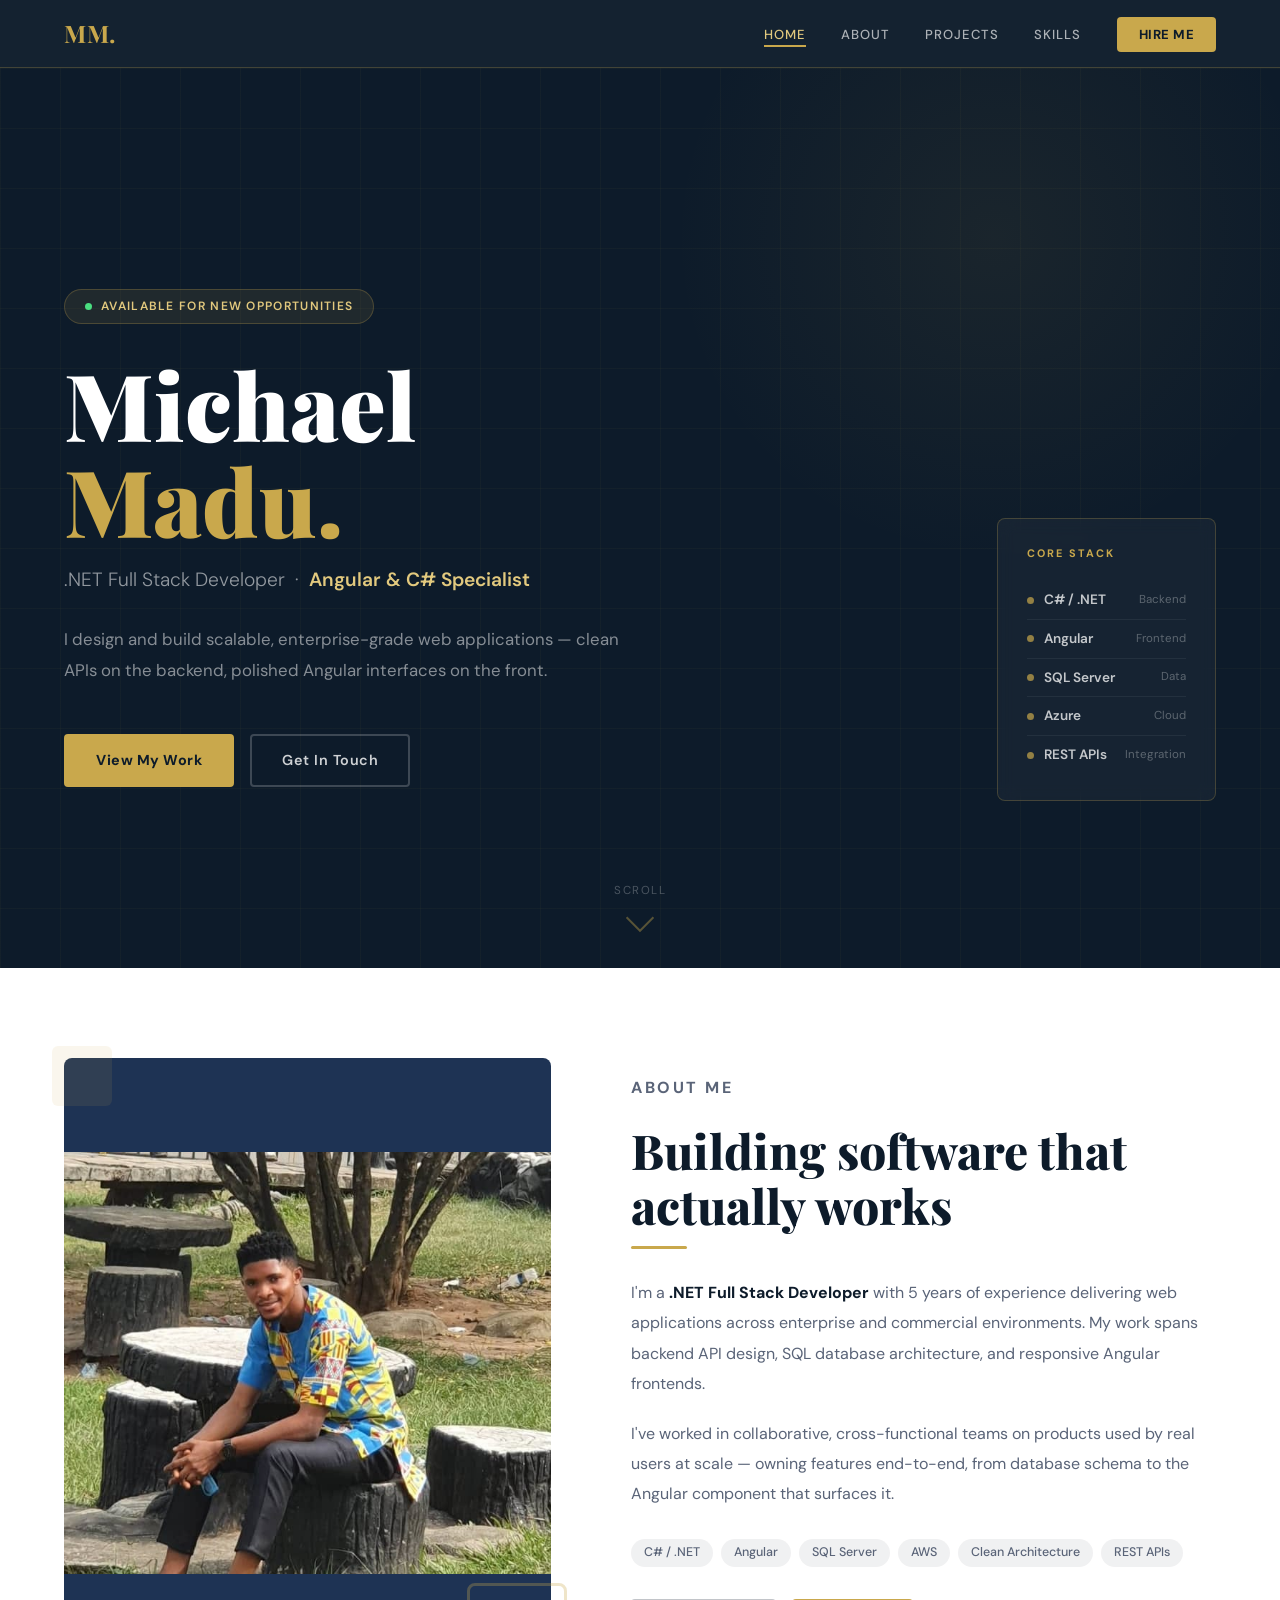
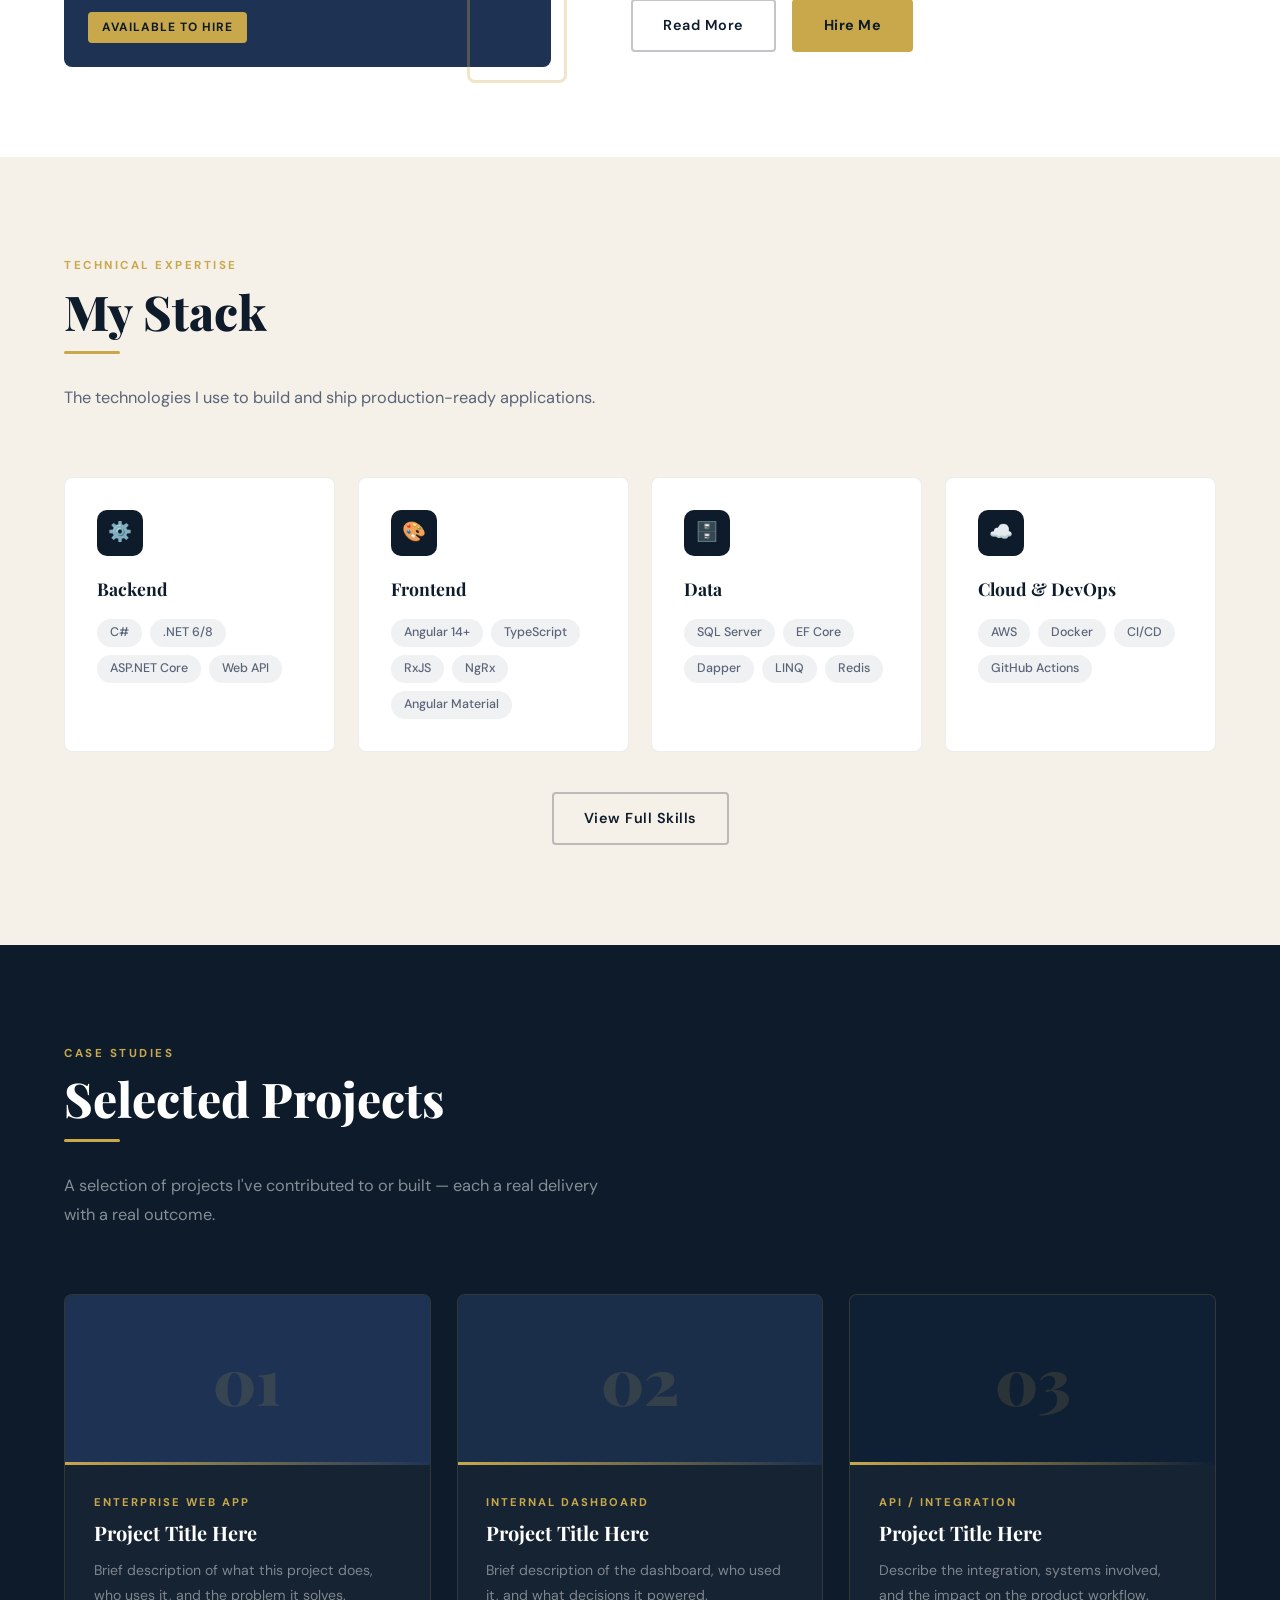
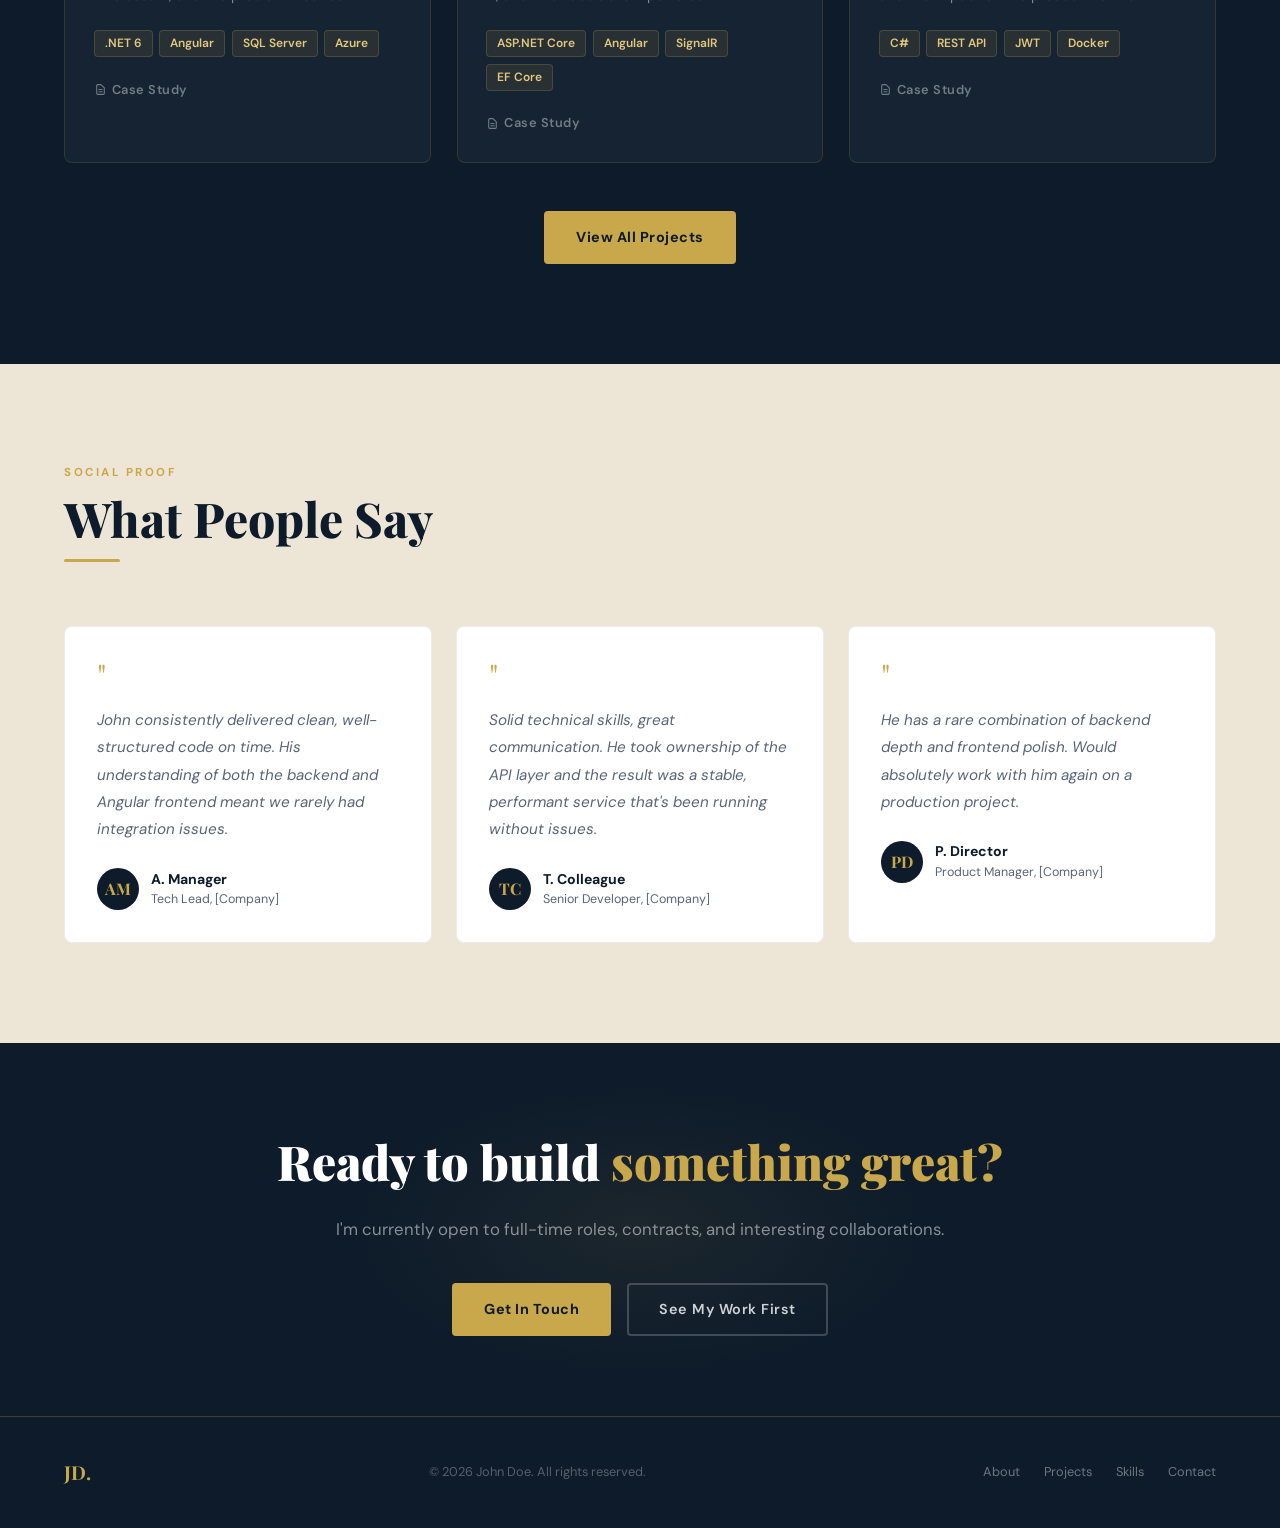
==== index.html @ 67fdcf65 "first commit" ====
<!DOCTYPE html>
<html lang="en">
<head>
  <meta charset="UTF-8"/>
  <meta name="viewport" content="width=device-width, initial-scale=1.0"/>
  <title>Michael Madu — .NET Full Stack Developer</title>
  <link rel="stylesheet" href="css/style.css"/>
  <style>
    #hero {
      min-height: 100vh; background: var(--navy);
      display: flex; align-items: center;
      position: relative; overflow: hidden;
      padding: 120px 5% 80px;
    }
    .hero-bg-grid {
      position: absolute; inset: 0;
      background-image: linear-gradient(rgba(201,168,76,0.04) 1px,transparent 1px),linear-gradient(90deg,rgba(201,168,76,0.04) 1px,transparent 1px);
      background-size: 60px 60px; pointer-events: none;
    }
    .hero-bg-glow {
      position: absolute; top: -20%; right: -5%;
      width: 700px; height: 700px;
      background: radial-gradient(circle,rgba(201,168,76,0.07) 0%,transparent 65%);
      border-radius: 50%; pointer-events: none;
    }
    .hero-content { position: relative; z-index: 1; max-width: 760px; }
    .hero-badge {
      display: inline-flex; align-items: center; gap: 9px;
      background: rgba(201,168,76,0.1); border: 1px solid var(--border);
      border-radius: 100px; padding: 7px 20px;
      font-size: 0.75rem; font-weight: 600; color: var(--gold-light);
      letter-spacing: 1.3px; text-transform: uppercase; margin-bottom: 2rem;
    }
    .hero-badge .dot { width:7px;height:7px;background:#4ade80;border-radius:50%;animation:pulse 2s infinite; }
    .hero-name {
      font-family: 'Playfair Display', serif;
      font-size: clamp(3.2rem,7.5vw,5.8rem);
      font-weight: 900; line-height: 1.04;
      color: var(--white); margin-bottom: 1rem;
    }
    .hero-name span { color: var(--gold); }
    .hero-role { font-size: clamp(1rem,2.5vw,1.2rem); font-weight:300; color:rgba(255,255,255,0.55); margin-bottom:1.8rem; }
    .hero-role strong { color:var(--gold-light); font-weight:600; }
    .hero-desc { font-size:1.05rem;line-height:1.85;color:rgba(255,255,255,0.5);max-width:560px;margin-bottom:3rem; }
    .hero-actions { display:flex;gap:1rem;flex-wrap:wrap; }
    .hero-stack-card { position:absolute;right:5%;top:50%;transform:translateY(-50%);z-index:1;background:rgba(255,255,255,0.04);border:1px solid var(--border);border-radius:var(--radius);padding:1.6rem 1.8rem;backdrop-filter:blur(8px);min-width:200px; }
    .hero-stack-card .sc-label { font-size:0.68rem;font-weight:700;letter-spacing:2px;text-transform:uppercase;color:var(--gold);margin-bottom:1.2rem; }
    .hero-stack-item { display:flex;align-items:center;gap:10px;padding:8px 0;border-bottom:1px solid rgba(255,255,255,0.06); }
    .hero-stack-item:last-child { border-bottom:none; }
    .sc-dot { width:7px;height:7px;border-radius:50%;background:var(--gold);opacity:0.7;flex-shrink:0; }
    .sc-name { font-size:0.85rem;font-weight:600;color:rgba(255,255,255,0.75); }
    .sc-sub { font-size:0.72rem;color:rgba(255,255,255,0.3);margin-left:auto;padding-left:8px; }
    .scroll-hint {
      position:absolute;bottom:2.5rem;left:50%;transform:translateX(-50%);
      display:flex;flex-direction:column;align-items:center;gap:8px;
      color:rgba(255,255,255,0.25);font-size:0.72rem;letter-spacing:1.5px;text-transform:uppercase;
      animation:fadeIn 1s 1s ease both;
    }
    .scroll-arrow { width:20px;height:20px;border-right:2px solid rgba(201,168,76,0.4);border-bottom:2px solid rgba(201,168,76,0.4);transform:rotate(45deg);animation:bounceDown 1.5s infinite; }
    @keyframes bounceDown { 0%,100%{transform:rotate(45deg) translateY(0)} 50%{transform:rotate(45deg) translateY(5px)} }
    #about-strip { background:var(--white);padding:90px 5%; }
    .about-grid { display:grid;grid-template-columns:1fr 1.2fr;gap:5rem;align-items:center; }
    .about-img { width:100%;aspect-ratio:4/5;background:var(--navy-light);border-radius:var(--radius);display:flex;align-items:center;justify-content:center;position:relative;overflow:hidden; }
    .about-img-initials { font-family:'Playfair Display',serif;font-size:6rem;font-weight:900;color:rgba(201,168,76,0.3); }
    .about-img-label { position:absolute;bottom:1.5rem;left:1.5rem;background:var(--gold);color:var(--navy);font-size:0.75rem;font-weight:700;letter-spacing:1px;text-transform:uppercase;padding:6px 14px;border-radius:4px; }
    .about-corner { position:absolute;bottom:-16px;right:-16px;width:100px;height:100px;border:3px solid rgba(201,168,76,0.3);border-radius:var(--radius);pointer-events:none; }
    .about-corner2 { position:absolute;top:-12px;left:-12px;width:60px;height:60px;background:rgba(201,168,76,0.1);border-radius:6px;pointer-events:none; }
    .about-text p { font-size:1rem;line-height:1.9;color:var(--text-muted);margin-bottom:1.2rem; }
    .about-text p strong { color:var(--navy); }
    .about-pills { display:flex;flex-wrap:wrap;gap:0.5rem;margin-top:1.8rem; }
    .about-actions { margin-top:2rem;display:flex;gap:1rem;flex-wrap:wrap; }
    #skills-strip { background:var(--cream); }
    .skills-grid { display:grid;grid-template-columns:repeat(auto-fit,minmax(270px,1fr));gap:1.4rem; }
    .skill-card { padding:2rem; }
    .skill-icon { width:46px;height:46px;background:var(--navy);border-radius:10px;display:flex;align-items:center;justify-content:center;font-size:1.2rem;margin-bottom:1.2rem; }
    .skill-card h3 { font-family:'Playfair Display',serif;font-size:1.1rem;font-weight:700;color:var(--navy);margin-bottom:1rem; }
    .tag-group { display:flex;flex-wrap:wrap;gap:0.5rem; }
    .skill-card:hover .tag { background:var(--gold-pale);color:#7a5e1a; }
    #projects-strip { background:var(--navy); }
    .projects-grid { display:grid;grid-template-columns:repeat(auto-fit,minmax(320px,1fr));gap:1.6rem;margin-bottom:3rem; }
    .project-card { overflow:hidden; }
    .project-thumb { height:170px;background:var(--navy-light);display:flex;align-items:center;justify-content:center;position:relative;overflow:hidden; }
    .project-thumb-num { font-family:'Playfair Display',serif;font-size:4rem;font-weight:900;color:rgba(201,168,76,0.15); }
    .project-thumb-bar { position:absolute;bottom:0;left:0;right:0;height:3px;background:linear-gradient(90deg,var(--gold),transparent); }
    .project-body { padding:1.8rem; }
    .project-type { font-size:0.7rem;font-weight:700;letter-spacing:2px;text-transform:uppercase;color:var(--gold);margin-bottom:0.5rem; }
    .project-title { font-family:'Playfair Display',serif;font-size:1.25rem;font-weight:700;color:var(--white);margin-bottom:0.8rem;line-height:1.3; }
    .project-desc { font-size:0.88rem;line-height:1.75;color:rgba(255,255,255,0.45);margin-bottom:1.4rem; }
    .project-stack { display:flex;flex-wrap:wrap;gap:0.4rem;margin-bottom:1.4rem; }
    .project-links { display:flex;gap:1.2rem; }
    .project-link { font-size:0.8rem;font-weight:600;color:rgba(255,255,255,0.4);display:flex;align-items:center;gap:5px;transition:color 0.2s;letter-spacing:0.5px; }
    .project-link:hover { color:var(--gold-light); }
    .project-link svg { width:13px;height:13px; }
    .projects-cta { text-align:center; }
    #testimonials { background:var(--cream-dark); }
    .testimonials-grid { display:grid;grid-template-columns:repeat(auto-fit,minmax(300px,1fr));gap:1.5rem; }
    .testimonial-card { padding:2rem; }
    .testimonial-quote { font-size:2rem;color:var(--gold);font-family:'Playfair Display',serif;margin-bottom:1rem;line-height:1; }
    .testimonial-text { font-size:0.95rem;line-height:1.8;color:var(--text-muted);font-style:italic;margin-bottom:1.5rem; }
    .testimonial-author { display:flex;align-items:center;gap:12px; }
    .author-avatar { width:42px;height:42px;background:var(--navy);border-radius:50%;display:flex;align-items:center;justify-content:center;font-family:'Playfair Display',serif;font-size:1rem;font-weight:700;color:var(--gold); }
    .author-name { font-weight:700;font-size:0.88rem;color:var(--navy); }
    .author-role { font-size:0.78rem;color:var(--text-muted); }
    #cta-band { background:var(--navy);padding:80px 5%;text-align:center;position:relative;overflow:hidden; }
    #cta-band::before { content:'';position:absolute;top:50%;left:50%;transform:translate(-50%,-50%);width:600px;height:300px;background:radial-gradient(ellipse,rgba(201,168,76,0.08) 0%,transparent 70%);pointer-events:none; }
    #cta-band h2 { font-family:'Playfair Display',serif;font-size:clamp(2rem,4vw,3rem);font-weight:900;color:var(--white);margin-bottom:1rem;position:relative; }
    #cta-band h2 span { color:var(--gold); }
    #cta-band p { color:rgba(255,255,255,0.5);font-size:1.05rem;margin-bottom:2.5rem;position:relative; }
    #cta-band .actions { display:flex;gap:1rem;justify-content:center;flex-wrap:wrap;position:relative; }
    @media(max-width:900px){ .about-grid{grid-template-columns:1fr;gap:3rem;} .hero-stack-card{display:none;} }
  </style>
</head>
<body>
<nav>
  <a href="index.html" class="nav-logo">MM.</a>
  <ul class="nav-links">
    <li><a href="index.html" class="active">Home</a></li>
    <li><a href="about.html">About</a></li>
    <li><a href="projects.html">Projects</a></li>
    <li><a href="skills.html">Skills</a></li>
    <li><a href="contact.html" class="nav-cta">Hire Me</a></li>
  </ul>
  <div class="hamburger"><span></span><span></span><span></span></div>
</nav>
<div class="mobile-menu">
  <a href="index.html">Home</a><a href="about.html">About</a>
  <a href="projects.html">Projects</a><a href="skills.html">Skills</a>
  <a href="contact.html">Contact / Hire Me</a>
</div>
<div class="page-wrap">
  <section id="hero">
    <div class="hero-bg-grid"></div><div class="hero-bg-glow"></div>
    <div class="hero-content">
      <div class="hero-badge fade-up"><span class="dot"></span>Available for new opportunities</div>
      <h1 class="hero-name fade-up-1">Michael<br/><span>Madu.</span></h1>
      <p class="hero-role fade-up-2">.NET Full Stack Developer &nbsp;&middot;&nbsp; <strong>Angular &amp; C# Specialist</strong></p>
      <p class="hero-desc fade-up-3">I design and build scalable, enterprise-grade web applications — clean APIs on the backend, polished Angular interfaces on the front.</p>
      <div class="hero-actions fade-up-4">
        <a href="projects.html" class="btn-primary">View My Work</a>
        <a href="contact.html" class="btn-outline">Get In Touch</a>
      </div>
    </div>
    <div class="hero-stack-card fade-up-4">
      <div class="sc-label">Core Stack</div>
      <div class="hero-stack-item"><span class="sc-dot"></span><span class="sc-name">C# / .NET</span><span class="sc-sub">Backend</span></div>
      <div class="hero-stack-item"><span class="sc-dot"></span><span class="sc-name">Angular</span><span class="sc-sub">Frontend</span></div>
      <div class="hero-stack-item"><span class="sc-dot"></span><span class="sc-name">SQL Server</span><span class="sc-sub">Data</span></div>
      <div class="hero-stack-item"><span class="sc-dot"></span><span class="sc-name">Azure</span><span class="sc-sub">Cloud</span></div>
      <div class="hero-stack-item"><span class="sc-dot"></span><span class="sc-name">REST APIs</span><span class="sc-sub">Integration</span></div>
    </div>
    <div class="scroll-hint"><span>Scroll</span><div class="scroll-arrow"></div></div>
  </section>
  <section id="about-strip">
    <div class="about-grid">
      <div style="position:relative;">
        <div class="about-img scroll-reveal">
          <div class="about-img-initials"><img src="./{css,js,pages}/images/portfolio-dp1.jpeg" alt="" srcset=""></div>
          <div class="about-img-label">Available to hire</div>
        </div>
        <div class="about-corner"></div><div class="about-corner2"></div>
      </div>
      <div class="about-text scroll-reveal">
        <p class="section-label">About Me</p>
        <h2 class="section-title">Building software that actually works</h2>
        <div class="gold-divider"></div>
        <p>I'm a <strong>.NET Full Stack Developer</strong> with 5 years of experience delivering web applications across enterprise and commercial environments. My work spans backend API design, SQL database architecture, and responsive Angular frontends.</p>
        <p><!-- TODO: Replace with your real story --> I've worked in collaborative, cross-functional teams on products used by real users at scale — owning features end-to-end, from database schema to the Angular component that surfaces it.</p>
        <div class="about-pills">
          <span class="tag">C# / .NET</span><span class="tag">Angular</span><span class="tag">SQL Server</span>
          <span class="tag">AWS</span><span class="tag">Clean Architecture</span><span class="tag">REST APIs</span>
        </div>
        <div class="about-actions">
          <a href="about.html" class="btn-outline dark">Read More</a>
          <a href="contact.html" class="btn-primary">Hire Me</a>
        </div>
      </div>
    </div>
  </section>
  <section id="skills-strip">
    <div class="section-header scroll-reveal">
      <p class="section-label">Technical Expertise</p>
      <h2 class="section-title">My Stack</h2>
      <div class="gold-divider"></div>
      <p class="section-subtitle">The technologies I use to build and ship production-ready applications.</p>
    </div>
    <div class="skills-grid">
      <div class="skill-card card scroll-reveal"><div class="skill-icon">⚙️</div><h3>Backend</h3><div class="tag-group"><span class="tag">C#</span><span class="tag">.NET 6/8</span><span class="tag">ASP.NET Core</span><span class="tag">Web API</span></div></div>
      <div class="skill-card card scroll-reveal"><div class="skill-icon">🎨</div><h3>Frontend</h3><div class="tag-group"><span class="tag">Angular 14+</span><span class="tag">TypeScript</span><span class="tag">RxJS</span><span class="tag">NgRx</span><span class="tag">Angular Material</span></div></div>
      <div class="skill-card card scroll-reveal"><div class="skill-icon">🗄️</div><h3>Data</h3><div class="tag-group"><span class="tag">SQL Server</span><span class="tag">EF Core</span><span class="tag">Dapper</span><span class="tag">LINQ</span><span class="tag">Redis</span></div></div>
      <div class="skill-card card scroll-reveal"><div class="skill-icon">☁️</div><h3>Cloud &amp; DevOps</h3><div class="tag-group"><span class="tag">AWS</span><span class="tag">Docker</span><span class="tag">CI/CD</span><span class="tag">GitHub Actions</span></div></div>
    </div>
    <div style="text-align:center;margin-top:2.5rem;" class="scroll-reveal"><a href="skills.html" class="btn-outline dark">View Full Skills</a></div>
  </section>
  <section id="projects-strip">
    <div class="section-header scroll-reveal">
      <p class="section-label">Case Studies</p>
      <h2 class="section-title light">Selected Projects</h2>
      <div class="gold-divider"></div>
      <p class="section-subtitle light">A selection of projects I've contributed to or built — each a real delivery with a real outcome.</p>
    </div>
    <div class="projects-grid">
      <div class="project-card card-dark scroll-reveal">
        <div class="project-thumb"><div class="project-thumb-num">01</div><div class="project-thumb-bar"></div></div>
        <div class="project-body">
          <p class="project-type">Enterprise Web App</p>
          <h3 class="project-title">Project Title Here</h3><!-- TODO -->
          <p class="project-desc">Brief description of what this project does, who uses it, and the problem it solves.</p><!-- TODO -->
          <div class="project-stack"><span class="tag-gold light">.NET 6</span><span class="tag-gold light">Angular</span><span class="tag-gold light">SQL Server</span><span class="tag-gold light">Azure</span></div>
          <div class="project-links"><a href="pages/project-detail.html?id=1" class="project-link"><svg fill="none" stroke="currentColor" viewBox="0 0 24 24"><path stroke-linecap="round" stroke-linejoin="round" stroke-width="2" d="M9 12h6m-6 4h6m2 5H7a2 2 0 01-2-2V5a2 2 0 012-2h5.586a1 1 0 01.707.293l5.414 5.414a1 1 0 01.293.707V19a2 2 0 01-2 2z"/></svg>Case Study</a></div>
        </div>
      </div>
      <div class="project-card card-dark scroll-reveal">
        <div class="project-thumb" style="background:#1a2e4a;"><div class="project-thumb-num">02</div><div class="project-thumb-bar"></div></div>
        <div class="project-body">
          <p class="project-type">Internal Dashboard</p>
          <h3 class="project-title">Project Title Here</h3><!-- TODO -->
          <p class="project-desc">Brief description of the dashboard, who used it, and what decisions it powered.</p><!-- TODO -->
          <div class="project-stack"><span class="tag-gold light">ASP.NET Core</span><span class="tag-gold light">Angular</span><span class="tag-gold light">SignalR</span><span class="tag-gold light">EF Core</span></div>
          <div class="project-links"><a href="pages/project-detail.html?id=2" class="project-link"><svg fill="none" stroke="currentColor" viewBox="0 0 24 24"><path stroke-linecap="round" stroke-linejoin="round" stroke-width="2" d="M9 12h6m-6 4h6m2 5H7a2 2 0 01-2-2V5a2 2 0 012-2h5.586a1 1 0 01.707.293l5.414 5.414a1 1 0 01.293.707V19a2 2 0 01-2 2z"/></svg>Case Study</a></div>
        </div>
      </div>
      <div class="project-card card-dark scroll-reveal">
        <div class="project-thumb" style="background:#0f2035;"><div class="project-thumb-num">03</div><div class="project-thumb-bar"></div></div>
        <div class="project-body">
          <p class="project-type">API / Integration</p>
          <h3 class="project-title">Project Title Here</h3><!-- TODO -->
          <p class="project-desc">Describe the integration, systems involved, and the impact on the product workflow.</p><!-- TODO -->
          <div class="project-stack"><span class="tag-gold light">C#</span><span class="tag-gold light">REST API</span><span class="tag-gold light">JWT</span><span class="tag-gold light">Docker</span></div>
          <div class="project-links"><a href="pages/project-detail.html?id=3" class="project-link"><svg fill="none" stroke="currentColor" viewBox="0 0 24 24"><path stroke-linecap="round" stroke-linejoin="round" stroke-width="2" d="M9 12h6m-6 4h6m2 5H7a2 2 0 01-2-2V5a2 2 0 012-2h5.586a1 1 0 01.707.293l5.414 5.414a1 1 0 01.293.707V19a2 2 0 01-2 2z"/></svg>Case Study</a></div>
        </div>
      </div>
    </div>
    <div class="projects-cta scroll-reveal"><a href="projects.html" class="btn-primary">View All Projects</a></div>
  </section>
  <section id="testimonials">
    <div class="section-header scroll-reveal">
      <p class="section-label">Social Proof</p>
      <h2 class="section-title">What People Say</h2>
      <div class="gold-divider"></div>
    </div>
    <div class="testimonials-grid">
      <div class="testimonial-card card scroll-reveal">
        <div class="testimonial-quote">"</div>
        <p class="testimonial-text"><!-- TODO: Real testimonial --> John consistently delivered clean, well-structured code on time. His understanding of both the backend and Angular frontend meant we rarely had integration issues.</p>
        <div class="testimonial-author"><div class="author-avatar">AM</div><div><div class="author-name">A. Manager</div><div class="author-role">Tech Lead, [Company]</div></div></div><!-- TODO -->
      </div>
      <div class="testimonial-card card scroll-reveal">
        <div class="testimonial-quote">"</div>
        <p class="testimonial-text"><!-- TODO: Real testimonial --> Solid technical skills, great communication. He took ownership of the API layer and the result was a stable, performant service that's been running without issues.</p>
        <div class="testimonial-author"><div class="author-avatar">TC</div><div><div class="author-name">T. Colleague</div><div class="author-role">Senior Developer, [Company]</div></div></div><!-- TODO -->
      </div>
      <div class="testimonial-card card scroll-reveal">
        <div class="testimonial-quote">"</div>
        <p class="testimonial-text"><!-- TODO: Real testimonial --> He has a rare combination of backend depth and frontend polish. Would absolutely work with him again on a production project.</p>
        <div class="testimonial-author"><div class="author-avatar">PD</div><div><div class="author-name">P. Director</div><div class="author-role">Product Manager, [Company]</div></div></div><!-- TODO -->
      </div>
    </div>
  </section>
  <section id="cta-band">
    <h2>Ready to build <span>something great?</span></h2>
    <p>I'm currently open to full-time roles, contracts, and interesting collaborations.</p>
    <div class="actions"><a href="contact.html" class="btn-primary">Get In Touch</a><a href="projects.html" class="btn-outline">See My Work First</a></div>
  </section>
  <footer>
    <div class="footer-logo">JD.</div>
    <p class="footer-copy">© 2026 John Doe. All rights reserved.</p>
    <div class="footer-links"><a href="about.html">About</a><a href="projects.html">Projects</a><a href="skills.html">Skills</a><a href="contact.html">Contact</a></div>
  </footer>
</div>
<script src="js/main.js"></script>
</body>
</html>
---- css/style.css ----
/* ============================================================
   PORTFOLIO — SHARED STYLESHEET
   .NET Full Stack Developer | Angular Specialist
   ============================================================ */

@import url('https://fonts.googleapis.com/css2?family=Playfair+Display:wght@400;700;900&family=DM+Sans:ital,wght@0,300;0,400;0,500;0,600;1,300&display=swap');

/* ── CSS VARIABLES ── */
:root {
  --navy:        #0d1b2a;
  --navy-mid:    #152338;
  --navy-light:  #1e3354;
  --navy-hover:  #243d66;
  --gold:        #c9a84c;
  --gold-light:  #e2c97e;
  --gold-pale:   rgba(201,168,76,0.12);
  --cream:       #f5f0e8;
  --cream-dark:  #ede6d6;
  --white:       #ffffff;
  --text-main:   #1a1a2e;
  --text-muted:  #5a6478;
  --border:      rgba(201,168,76,0.25);
  --border-light:rgba(13,27,42,0.08);
  --shadow:      0 8px 40px rgba(13,27,42,0.12);
  --shadow-lg:   0 20px 60px rgba(13,27,42,0.18);
  --radius:      8px;
  --radius-sm:   4px;
}

/* ── RESET ── */
*, *::before, *::after { box-sizing: border-box; margin: 0; padding: 0; }
html { scroll-behavior: smooth; font-size: 16px; }
body {
  font-family: 'DM Sans', sans-serif;
  background: var(--cream);
  color: var(--text-main);
  overflow-x: hidden;
  line-height: 1.6;
}
img { max-width: 100%; display: block; }
a { text-decoration: none; color: inherit; }
ul { list-style: none; }

/* ── NAVIGATION ── */
nav {
  position: fixed; top: 0; left: 0; right: 0; z-index: 200;
  background: rgba(13,27,42,0.97);
  backdrop-filter: blur(12px);
  border-bottom: 1px solid var(--border);
  height: 68px;
  display: flex; align-items: center;
  padding: 0 5%;
  justify-content: space-between;
}
.nav-logo {
  font-family: 'Playfair Display', serif;
  font-size: 1.5rem; font-weight: 700;
  color: var(--gold);
  letter-spacing: 0.5px;
}
.nav-links {
  display: flex; gap: 2.2rem; align-items: center;
}
.nav-links a {
  color: rgba(255,255,255,0.65);
  font-size: 0.82rem; font-weight: 500;
  letter-spacing: 1px; text-transform: uppercase;
  transition: color 0.2s;
  position: relative;
}
.nav-links a::after {
  content: '';
  position: absolute; bottom: -4px; left: 0; right: 0;
  height: 2px; background: var(--gold);
  transform: scaleX(0);
  transition: transform 0.2s;
  transform-origin: left;
}
.nav-links a:hover,
.nav-links a.active { color: var(--gold-light); }
.nav-links a:hover::after,
.nav-links a.active::after { transform: scaleX(1); }
.nav-cta {
  background: var(--gold);
  color: var(--navy) !important;
  padding: 9px 22px;
  border-radius: var(--radius-sm);
  font-weight: 700 !important;
  font-size: 0.82rem !important;
  letter-spacing: 0.5px !important;
  transition: background 0.2s, transform 0.2s !important;
}
.nav-cta::after { display: none !important; }
.nav-cta:hover {
  background: var(--gold-light) !important;
  color: var(--navy) !important;
  transform: translateY(-1px);
}
.hamburger {
  display: none;
  flex-direction: column; gap: 5px;
  cursor: pointer; padding: 4px;
}
.hamburger span {
  display: block; width: 24px; height: 2px;
  background: var(--gold);
  transition: all 0.3s;
}
.mobile-menu {
  display: none;
  position: fixed; top: 68px; left: 0; right: 0;
  background: var(--navy-mid);
  border-bottom: 1px solid var(--border);
  padding: 1.5rem 5%;
  flex-direction: column; gap: 1.2rem;
  z-index: 199;
}
.mobile-menu a {
  color: rgba(255,255,255,0.7);
  font-size: 0.95rem; font-weight: 500;
  padding: 0.5rem 0;
  border-bottom: 1px solid rgba(255,255,255,0.05);
  transition: color 0.2s;
}
.mobile-menu a:hover { color: var(--gold-light); }
.mobile-menu.open { display: flex; }

/* ── PAGE WRAPPER ── */
.page-wrap { padding-top: 68px; }

/* ── SECTION BASE ── */
section { padding: 100px 5%; }
.section-label {
  font-size: 0.72rem; font-weight: 700;
  letter-spacing: 2.5px; text-transform: uppercase;
  color: var(--gold); margin-bottom: 0.5rem;
}
.section-title {
  font-family: 'Playfair Display', serif;
  font-size: clamp(2rem, 4vw, 3rem);
  font-weight: 800; line-height: 1.15;
  color: var(--navy); margin-bottom: 0.8rem;
}
.section-title.light { color: var(--white); }
.section-subtitle {
  font-size: 1.02rem; line-height: 1.8;
  color: var(--text-muted); max-width: 560px;
}
.section-subtitle.light { color: rgba(255,255,255,0.5); }
.section-header { margin-bottom: 4rem; }
.gold-divider {
  width: 56px; height: 3px;
  background: var(--gold);
  border-radius: 2px;
  margin: 0.8rem 0 1.8rem;
}

/* ── BUTTONS ── */
.btn-primary {
  display: inline-block;
  background: var(--gold); color: var(--navy);
  padding: 13px 30px; border-radius: var(--radius-sm);
  font-weight: 700; font-size: 0.9rem; letter-spacing: 0.5px;
  border: 2px solid var(--gold);
  transition: background 0.2s, transform 0.2s, box-shadow 0.2s;
  cursor: pointer; font-family: 'DM Sans', sans-serif;
}
.btn-primary:hover {
  background: var(--gold-light); border-color: var(--gold-light);
  transform: translateY(-2px);
  box-shadow: 0 8px 24px rgba(201,168,76,0.3);
}
.btn-outline {
  display: inline-block;
  background: transparent; color: rgba(255,255,255,0.8);
  padding: 13px 30px; border-radius: var(--radius-sm);
  font-weight: 600; font-size: 0.9rem; letter-spacing: 0.5px;
  border: 2px solid rgba(255,255,255,0.2);
  transition: border-color 0.2s, color 0.2s, transform 0.2s;
  cursor: pointer; font-family: 'DM Sans', sans-serif;
}
.btn-outline:hover {
  border-color: var(--gold); color: var(--gold-light);
  transform: translateY(-2px);
}
.btn-outline.dark {
  color: var(--navy); border-color: rgba(13,27,42,0.25);
}
.btn-outline.dark:hover {
  border-color: var(--gold); color: #8a6a20;
}

/* ── CARDS ── */
.card {
  background: var(--white);
  border: 1px solid var(--border-light);
  border-radius: var(--radius);
  transition: transform 0.25s, box-shadow 0.25s, border-color 0.25s;
}
.card:hover {
  transform: translateY(-5px);
  box-shadow: var(--shadow);
  border-color: var(--border);
}
.card-dark {
  background: rgba(255,255,255,0.04);
  border: 1px solid rgba(201,168,76,0.15);
  border-radius: var(--radius);
  transition: transform 0.25s, box-shadow 0.25s, border-color 0.25s;
}
.card-dark:hover {
  transform: translateY(-5px);
  box-shadow: 0 20px 50px rgba(0,0,0,0.3);
  border-color: rgba(201,168,76,0.4);
}

/* ── SKILL TAGS ── */
.tag {
  display: inline-block;
  background: rgba(13,27,42,0.06);
  color: var(--text-muted);
  border-radius: 100px;
  padding: 4px 13px;
  font-size: 0.78rem; font-weight: 500;
  transition: background 0.2s, color 0.2s;
}
.tag-gold {
  background: rgba(201,168,76,0.12);
  border: 1px solid rgba(201,168,76,0.25);
  color: #8a6a20;
  border-radius: var(--radius-sm);
  padding: 3px 10px;
  font-size: 0.75rem; font-weight: 600;
  display: inline-block;
}
.tag-gold.light {
  color: var(--gold-light);
  background: rgba(201,168,76,0.1);
  border-color: rgba(201,168,76,0.2);
}

/* ── FOOTER ── */
footer {
  background: var(--navy);
  border-top: 1px solid var(--border);
  padding: 2.5rem 5%;
  display: flex; align-items: center;
  justify-content: space-between; flex-wrap: wrap; gap: 1rem;
}
.footer-logo {
  font-family: 'Playfair Display', serif;
  font-size: 1.2rem; font-weight: 700; color: var(--gold);
}
.footer-copy { font-size: 0.8rem; color: rgba(255,255,255,0.3); }
.footer-links { display: flex; gap: 1.5rem; }
.footer-links a {
  font-size: 0.8rem; color: rgba(255,255,255,0.4);
  transition: color 0.2s;
}
.footer-links a:hover { color: var(--gold-light); }

/* ── PAGE HERO (inner pages) ── */
.page-hero {
  background: var(--navy);
  padding: 80px 5% 70px;
  position: relative; overflow: hidden;
}
.page-hero::before {
  content: '';
  position: absolute; top: -40%; right: -10%;
  width: 600px; height: 600px;
  background: radial-gradient(circle, rgba(201,168,76,0.07) 0%, transparent 70%);
  border-radius: 50%; pointer-events: none;
}
.page-hero-grid {
  position: absolute; inset: 0;
  background-image:
    linear-gradient(rgba(201,168,76,0.03) 1px, transparent 1px),
    linear-gradient(90deg, rgba(201,168,76,0.03) 1px, transparent 1px);
  background-size: 60px 60px;
  pointer-events: none;
}
.page-hero-content { position: relative; z-index: 1; max-width: 700px; }
.page-hero h1 {
  font-family: 'Playfair Display', serif;
  font-size: clamp(2.5rem, 5vw, 4rem);
  font-weight: 900; color: var(--white);
  line-height: 1.1; margin-bottom: 1rem;
}
.page-hero h1 span { color: var(--gold); }
.page-hero p {
  font-size: 1.05rem; line-height: 1.8;
  color: rgba(255,255,255,0.55); max-width: 540px;
}
.breadcrumb {
  display: flex; align-items: center; gap: 8px;
  margin-bottom: 1.5rem;
  font-size: 0.78rem; color: rgba(255,255,255,0.35);
}
.breadcrumb a { color: var(--gold); transition: color 0.2s; }
.breadcrumb a:hover { color: var(--gold-light); }
.breadcrumb span { color: rgba(255,255,255,0.2); }

/* ── ANIMATIONS ── */
@keyframes fadeUp {
  from { opacity: 0; transform: translateY(22px); }
  to   { opacity: 1; transform: translateY(0); }
}
@keyframes fadeIn {
  from { opacity: 0; }
  to   { opacity: 1; }
}
@keyframes pulse {
  0%,100% { opacity:1; transform:scale(1); }
  50%      { opacity:0.5; transform:scale(1.4); }
}
.fade-up   { animation: fadeUp 0.6s ease both; }
.fade-up-1 { animation: fadeUp 0.6s 0.1s ease both; }
.fade-up-2 { animation: fadeUp 0.6s 0.2s ease both; }
.fade-up-3 { animation: fadeUp 0.6s 0.3s ease both; }
.fade-up-4 { animation: fadeUp 0.6s 0.4s ease both; }

/* ── FORM ELEMENTS ── */
.form-group { display: flex; flex-direction: column; gap: 6px; }
.form-group label {
  font-size: 0.78rem; font-weight: 600;
  color: var(--navy); letter-spacing: 0.6px; text-transform: uppercase;
}
.form-group input,
.form-group textarea,
.form-group select {
  background: var(--white);
  border: 1.5px solid var(--border-light);
  border-radius: 6px;
  padding: 12px 16px;
  font-family: 'DM Sans', sans-serif;
  font-size: 0.95rem; color: var(--text-main);
  transition: border-color 0.2s, box-shadow 0.2s;
  outline: none;
}
.form-group input:focus,
.form-group textarea:focus,
.form-group select:focus {
  border-color: var(--gold);
  box-shadow: 0 0 0 3px rgba(201,168,76,0.1);
}
.form-group textarea { resize: vertical; min-height: 130px; }

/* ── RESPONSIVE ── */
@media (max-width: 900px) {
  section { padding: 70px 5%; }
  .nav-links { display: none; }
  .hamburger { display: flex; }
}
@media (max-width: 600px) {
  section { padding: 60px 4%; }
  nav { padding: 0 4%; }
}
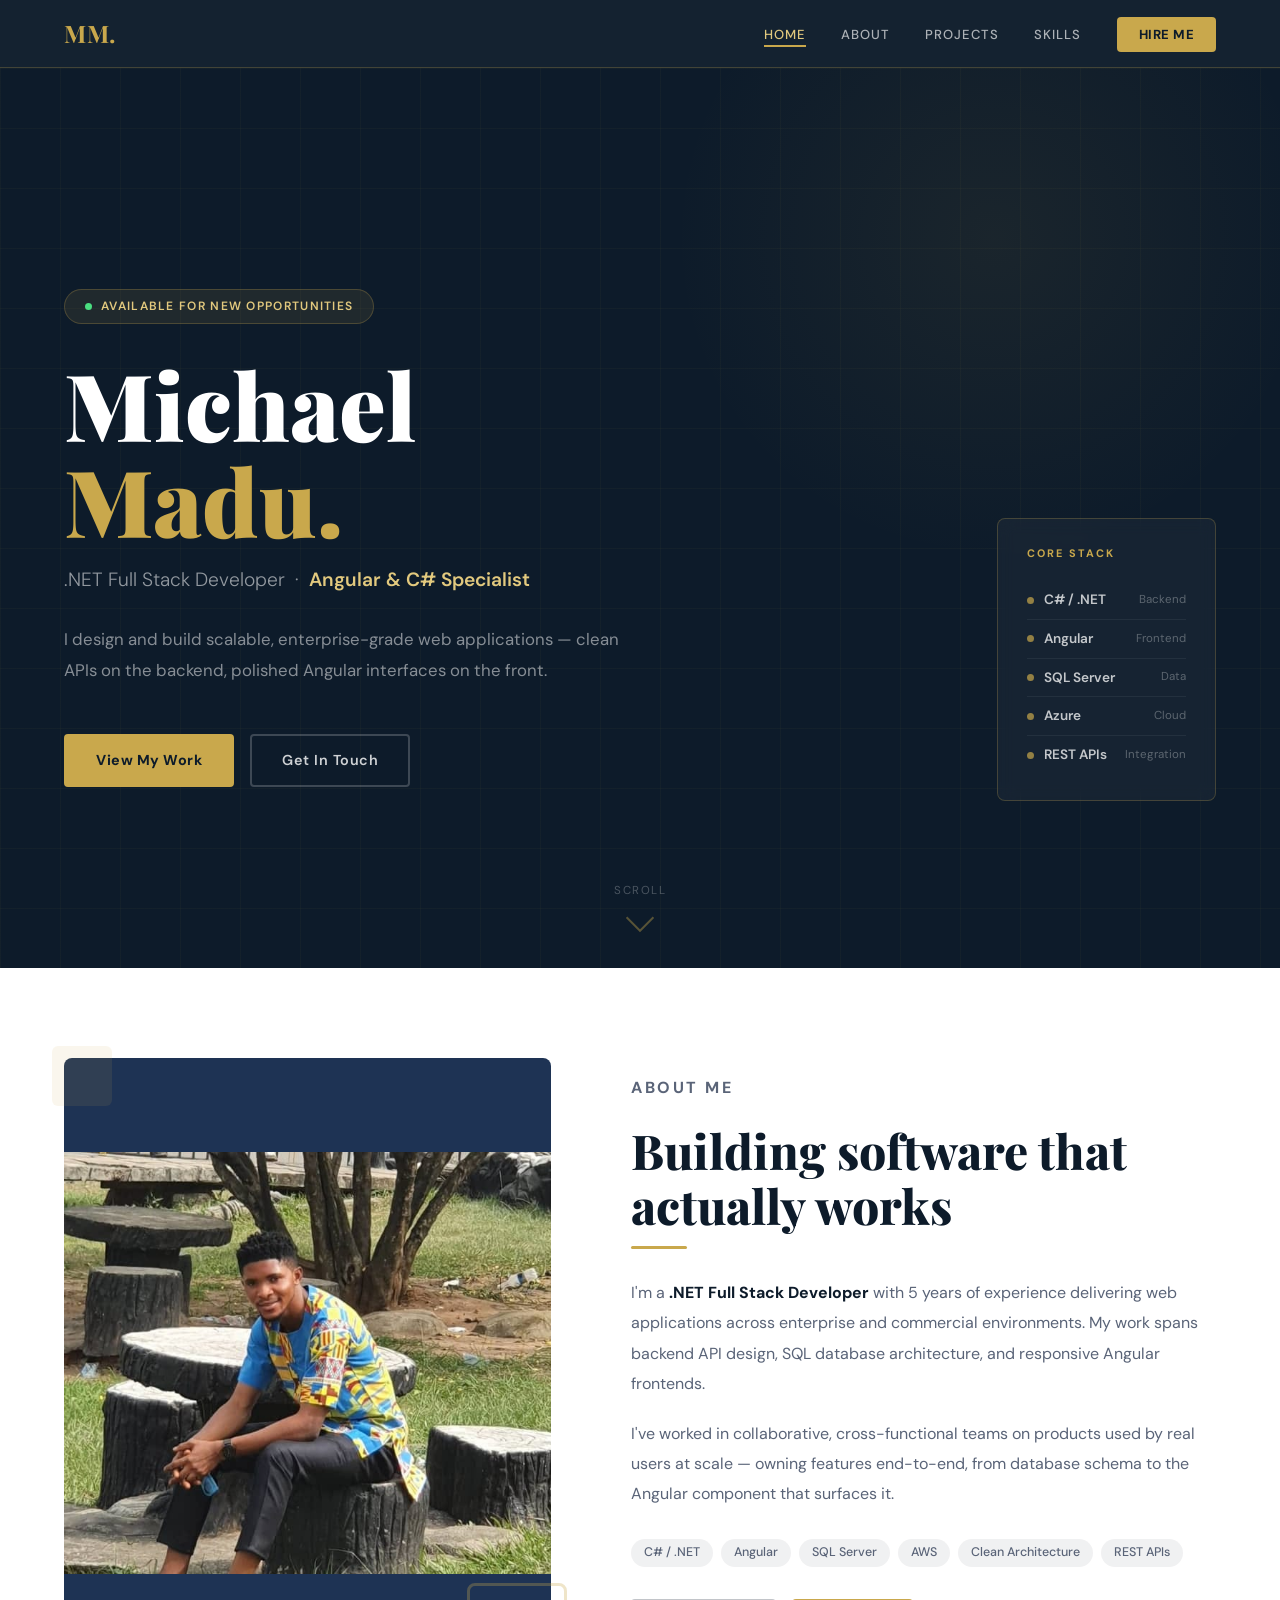
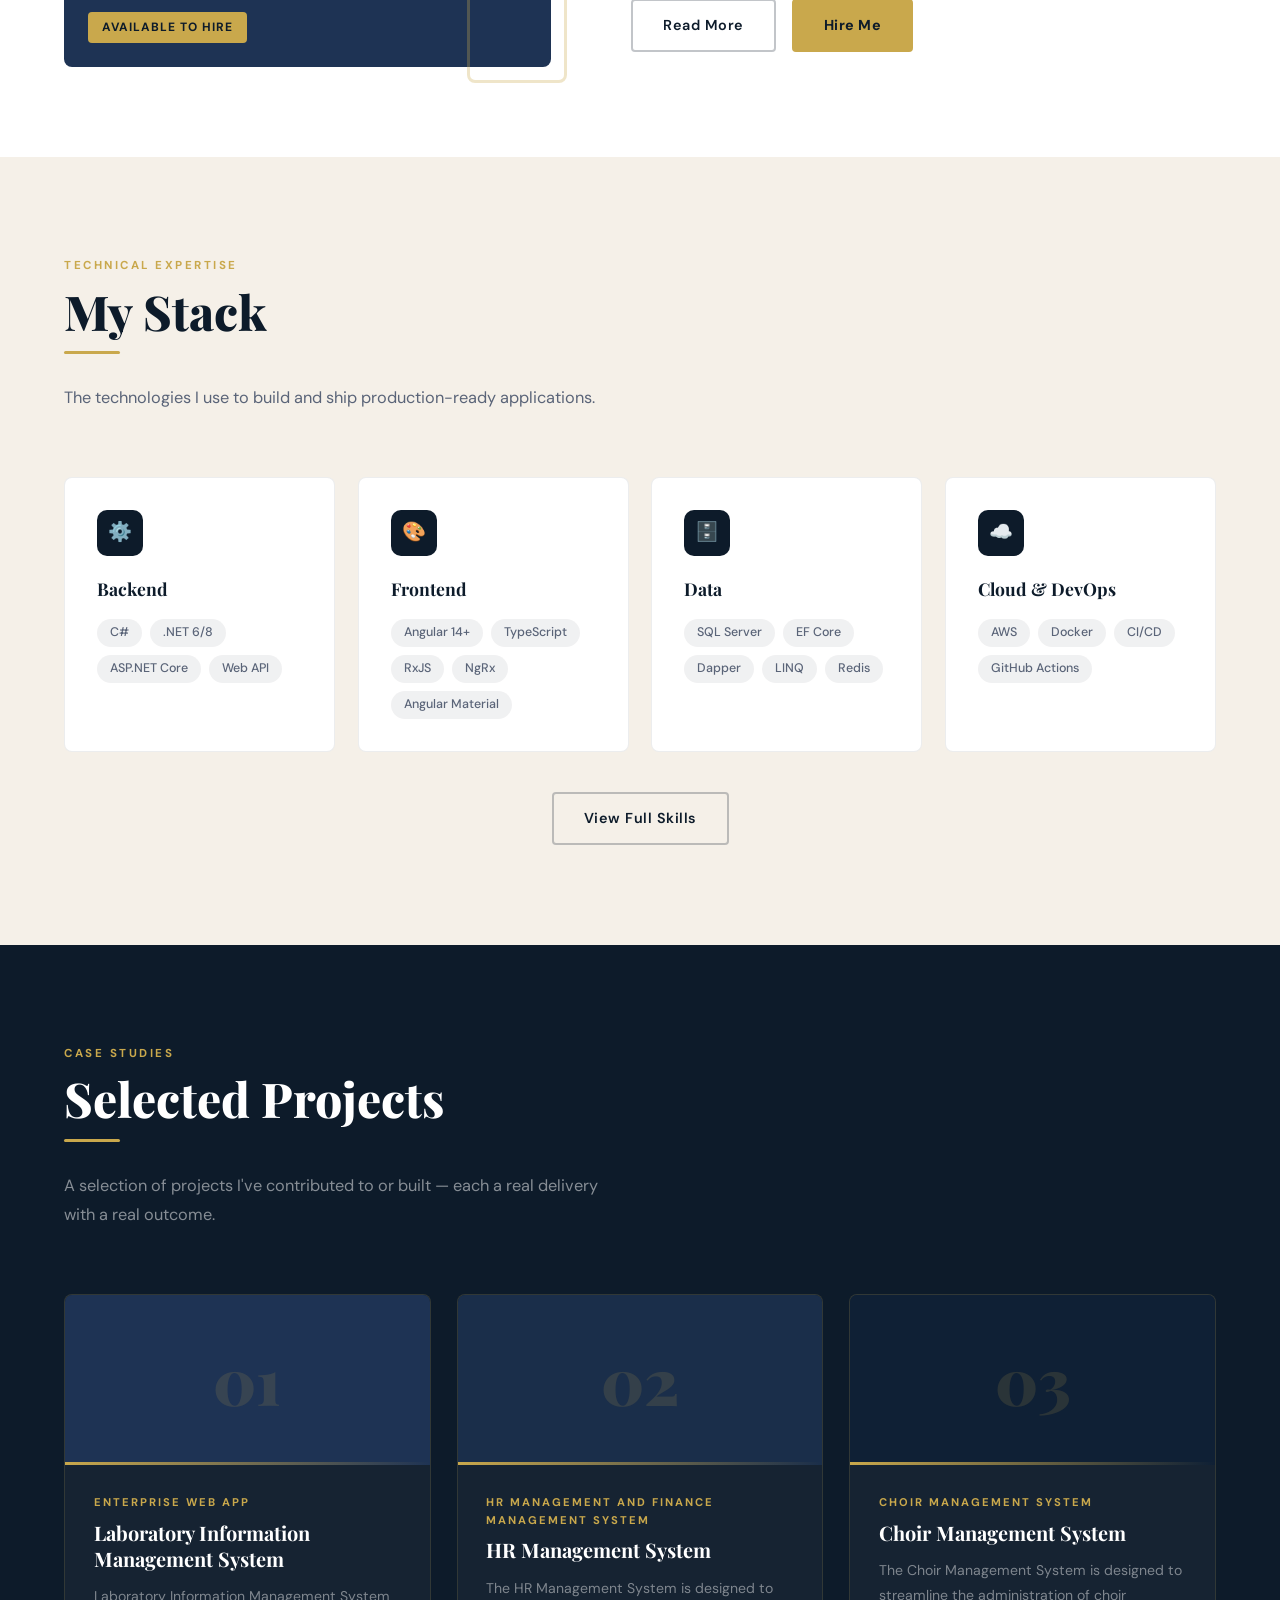
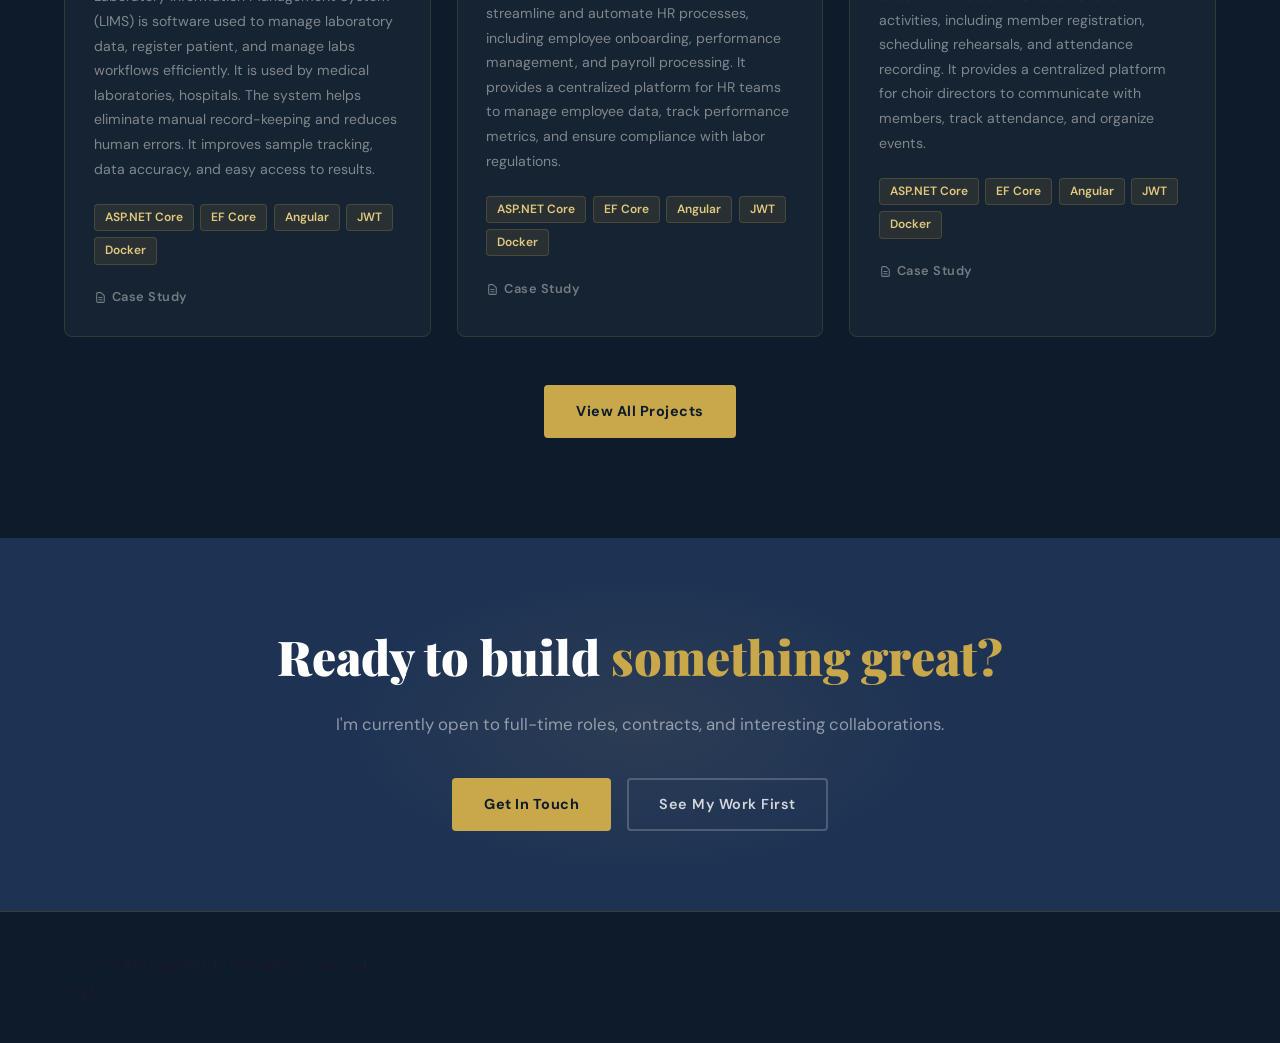
==== commit d52c42a9: "added the project section" ====
--- a/index.html
+++ b/index.html
@@ -101,7 +101,7 @@
     .author-avatar { width:42px;height:42px;background:var(--navy);border-radius:50%;display:flex;align-items:center;justify-content:center;font-family:'Playfair Display',serif;font-size:1rem;font-weight:700;color:var(--gold); }
     .author-name { font-weight:700;font-size:0.88rem;color:var(--navy); }
     .author-role { font-size:0.78rem;color:var(--text-muted); }
-    #cta-band { background:var(--navy);padding:80px 5%;text-align:center;position:relative;overflow:hidden; }
+    #cta-band { background:var(--navy-light);padding:80px 5%;text-align:center;position:relative;overflow:hidden; }
     #cta-band::before { content:'';position:absolute;top:50%;left:50%;transform:translate(-50%,-50%);width:600px;height:300px;background:radial-gradient(ellipse,rgba(201,168,76,0.08) 0%,transparent 70%);pointer-events:none; }
     #cta-band h2 { font-family:'Playfair Display',serif;font-size:clamp(2rem,4vw,3rem);font-weight:900;color:var(--white);margin-bottom:1rem;position:relative; }
     #cta-band h2 span { color:var(--gold); }
@@ -203,68 +203,48 @@
         <div class="project-thumb"><div class="project-thumb-num">01</div><div class="project-thumb-bar"></div></div>
         <div class="project-body">
           <p class="project-type">Enterprise Web App</p>
-          <h3 class="project-title">Project Title Here</h3><!-- TODO -->
-          <p class="project-desc">Brief description of what this project does, who uses it, and the problem it solves.</p><!-- TODO -->
-          <div class="project-stack"><span class="tag-gold light">.NET 6</span><span class="tag-gold light">Angular</span><span class="tag-gold light">SQL Server</span><span class="tag-gold light">Azure</span></div>
+          <h3 class="project-title">Laboratory Information Management System</h3><!-- TODO -->
+          <p class="project-desc">Laboratory Information Management System (LIMS) is software used to manage laboratory data, register patient, and manage labs workflows efficiently. It is used by medical laboratories, hospitals. The system helps eliminate manual record-keeping and reduces human errors. It improves sample tracking, data accuracy, and easy access to results.</p><!-- TODO -->
+          <div class="project-stack"><span class="tag-gold light">ASP.NET Core</span><span class="tag-gold light">EF Core</span><span class="tag-gold light">Angular</span><span class="tag-gold light">JWT</span><span class="tag-gold light">Docker</span></div>
           <div class="project-links"><a href="pages/project-detail.html?id=1" class="project-link"><svg fill="none" stroke="currentColor" viewBox="0 0 24 24"><path stroke-linecap="round" stroke-linejoin="round" stroke-width="2" d="M9 12h6m-6 4h6m2 5H7a2 2 0 01-2-2V5a2 2 0 012-2h5.586a1 1 0 01.707.293l5.414 5.414a1 1 0 01.293.707V19a2 2 0 01-2 2z"/></svg>Case Study</a></div>
         </div>
       </div>
       <div class="project-card card-dark scroll-reveal">
         <div class="project-thumb" style="background:#1a2e4a;"><div class="project-thumb-num">02</div><div class="project-thumb-bar"></div></div>
         <div class="project-body">
-          <p class="project-type">Internal Dashboard</p>
-          <h3 class="project-title">Project Title Here</h3><!-- TODO -->
-          <p class="project-desc">Brief description of the dashboard, who used it, and what decisions it powered.</p><!-- TODO -->
-          <div class="project-stack"><span class="tag-gold light">ASP.NET Core</span><span class="tag-gold light">Angular</span><span class="tag-gold light">SignalR</span><span class="tag-gold light">EF Core</span></div>
+          <p class="project-type">HR management and Finance Management System</p>
+          <h3 class="project-title">HR Management System</h3><!-- TODO -->
+          <p class="project-desc">The HR Management System is designed to streamline and automate HR processes, including employee onboarding, performance management, and payroll processing. It provides a centralized platform for HR teams to manage employee data, track performance metrics, and ensure compliance with labor regulations.</p><!-- TODO -->
+          <div class="project-stack"><span class="tag-gold light">ASP.NET Core</span><span class="tag-gold light">EF Core</span><span class="tag-gold light">Angular</span><span class="tag-gold light">JWT</span><span class="tag-gold light">Docker</span></div>
           <div class="project-links"><a href="pages/project-detail.html?id=2" class="project-link"><svg fill="none" stroke="currentColor" viewBox="0 0 24 24"><path stroke-linecap="round" stroke-linejoin="round" stroke-width="2" d="M9 12h6m-6 4h6m2 5H7a2 2 0 01-2-2V5a2 2 0 012-2h5.586a1 1 0 01.707.293l5.414 5.414a1 1 0 01.293.707V19a2 2 0 01-2 2z"/></svg>Case Study</a></div>
         </div>
       </div>
       <div class="project-card card-dark scroll-reveal">
         <div class="project-thumb" style="background:#0f2035;"><div class="project-thumb-num">03</div><div class="project-thumb-bar"></div></div>
         <div class="project-body">
-          <p class="project-type">API / Integration</p>
-          <h3 class="project-title">Project Title Here</h3><!-- TODO -->
-          <p class="project-desc">Describe the integration, systems involved, and the impact on the product workflow.</p><!-- TODO -->
-          <div class="project-stack"><span class="tag-gold light">C#</span><span class="tag-gold light">REST API</span><span class="tag-gold light">JWT</span><span class="tag-gold light">Docker</span></div>
+          <p class="project-type">Choir Management System</p>
+          <h3 class="project-title">Choir Management System</h3><!-- TODO -->
+          <p class="project-desc">The Choir Management System is designed to streamline the administration of choir activities, including member registration, scheduling rehearsals, and attendance recording. It provides a centralized platform for choir directors to communicate with members, track attendance, and organize events.</p><!-- TODO -->
+          <div class="project-stack"><span class="tag-gold light">ASP.NET Core</span><span class="tag-gold light">EF Core</span><span class="tag-gold light">Angular</span><span class="tag-gold light">JWT</span><span class="tag-gold light">Docker</span></div>
           <div class="project-links"><a href="pages/project-detail.html?id=3" class="project-link"><svg fill="none" stroke="currentColor" viewBox="0 0 24 24"><path stroke-linecap="round" stroke-linejoin="round" stroke-width="2" d="M9 12h6m-6 4h6m2 5H7a2 2 0 01-2-2V5a2 2 0 012-2h5.586a1 1 0 01.707.293l5.414 5.414a1 1 0 01.293.707V19a2 2 0 01-2 2z"/></svg>Case Study</a></div>
         </div>
       </div>
     </div>
     <div class="projects-cta scroll-reveal"><a href="projects.html" class="btn-primary">View All Projects</a></div>
-  </section>
-  <section id="testimonials">
-    <div class="section-header scroll-reveal">
-      <p class="section-label">Social Proof</p>
-      <h2 class="section-title">What People Say</h2>
-      <div class="gold-divider"></div>
-    </div>
-    <div class="testimonials-grid">
-      <div class="testimonial-card card scroll-reveal">
-        <div class="testimonial-quote">"</div>
-        <p class="testimonial-text"><!-- TODO: Real testimonial --> John consistently delivered clean, well-structured code on time. His understanding of both the backend and Angular frontend meant we rarely had integration issues.</p>
-        <div class="testimonial-author"><div class="author-avatar">AM</div><div><div class="author-name">A. Manager</div><div class="author-role">Tech Lead, [Company]</div></div></div><!-- TODO -->
-      </div>
-      <div class="testimonial-card card scroll-reveal">
-        <div class="testimonial-quote">"</div>
-        <p class="testimonial-text"><!-- TODO: Real testimonial --> Solid technical skills, great communication. He took ownership of the API layer and the result was a stable, performant service that's been running without issues.</p>
-        <div class="testimonial-author"><div class="author-avatar">TC</div><div><div class="author-name">T. Colleague</div><div class="author-role">Senior Developer, [Company]</div></div></div><!-- TODO -->
-      </div>
-      <div class="testimonial-card card scroll-reveal">
-        <div class="testimonial-quote">"</div>
-        <p class="testimonial-text"><!-- TODO: Real testimonial --> He has a rare combination of backend depth and frontend polish. Would absolutely work with him again on a production project.</p>
-        <div class="testimonial-author"><div class="author-avatar">PD</div><div><div class="author-name">P. Director</div><div class="author-role">Product Manager, [Company]</div></div></div><!-- TODO -->
-      </div>
-    </div>
   </section>
   <section id="cta-band">
     <h2>Ready to build <span>something great?</span></h2>
     <p>I'm currently open to full-time roles, contracts, and interesting collaborations.</p>
     <div class="actions"><a href="contact.html" class="btn-primary">Get In Touch</a><a href="projects.html" class="btn-outline">See My Work First</a></div>
   </section>
-  <footer>
-    <div class="footer-logo">JD.</div>
-    <p class="footer-copy">© 2026 John Doe. All rights reserved.</p>
-    <div class="footer-links"><a href="about.html">About</a><a href="projects.html">Projects</a><a href="skills.html">Skills</a><a href="contact.html">Contact</a></div>
+  <footer class="site-footer">
+    <div class="footer-bottom">
+      <p>© 2026 Michael Madu. All rights reserved.</p>
+      <div class="footer-socials">
+        <a href="#">in</a>
+        <a href="#">gh</a>
+      </div>
+    </div>
   </footer>
 </div>
 <script src="js/main.js"></script>
